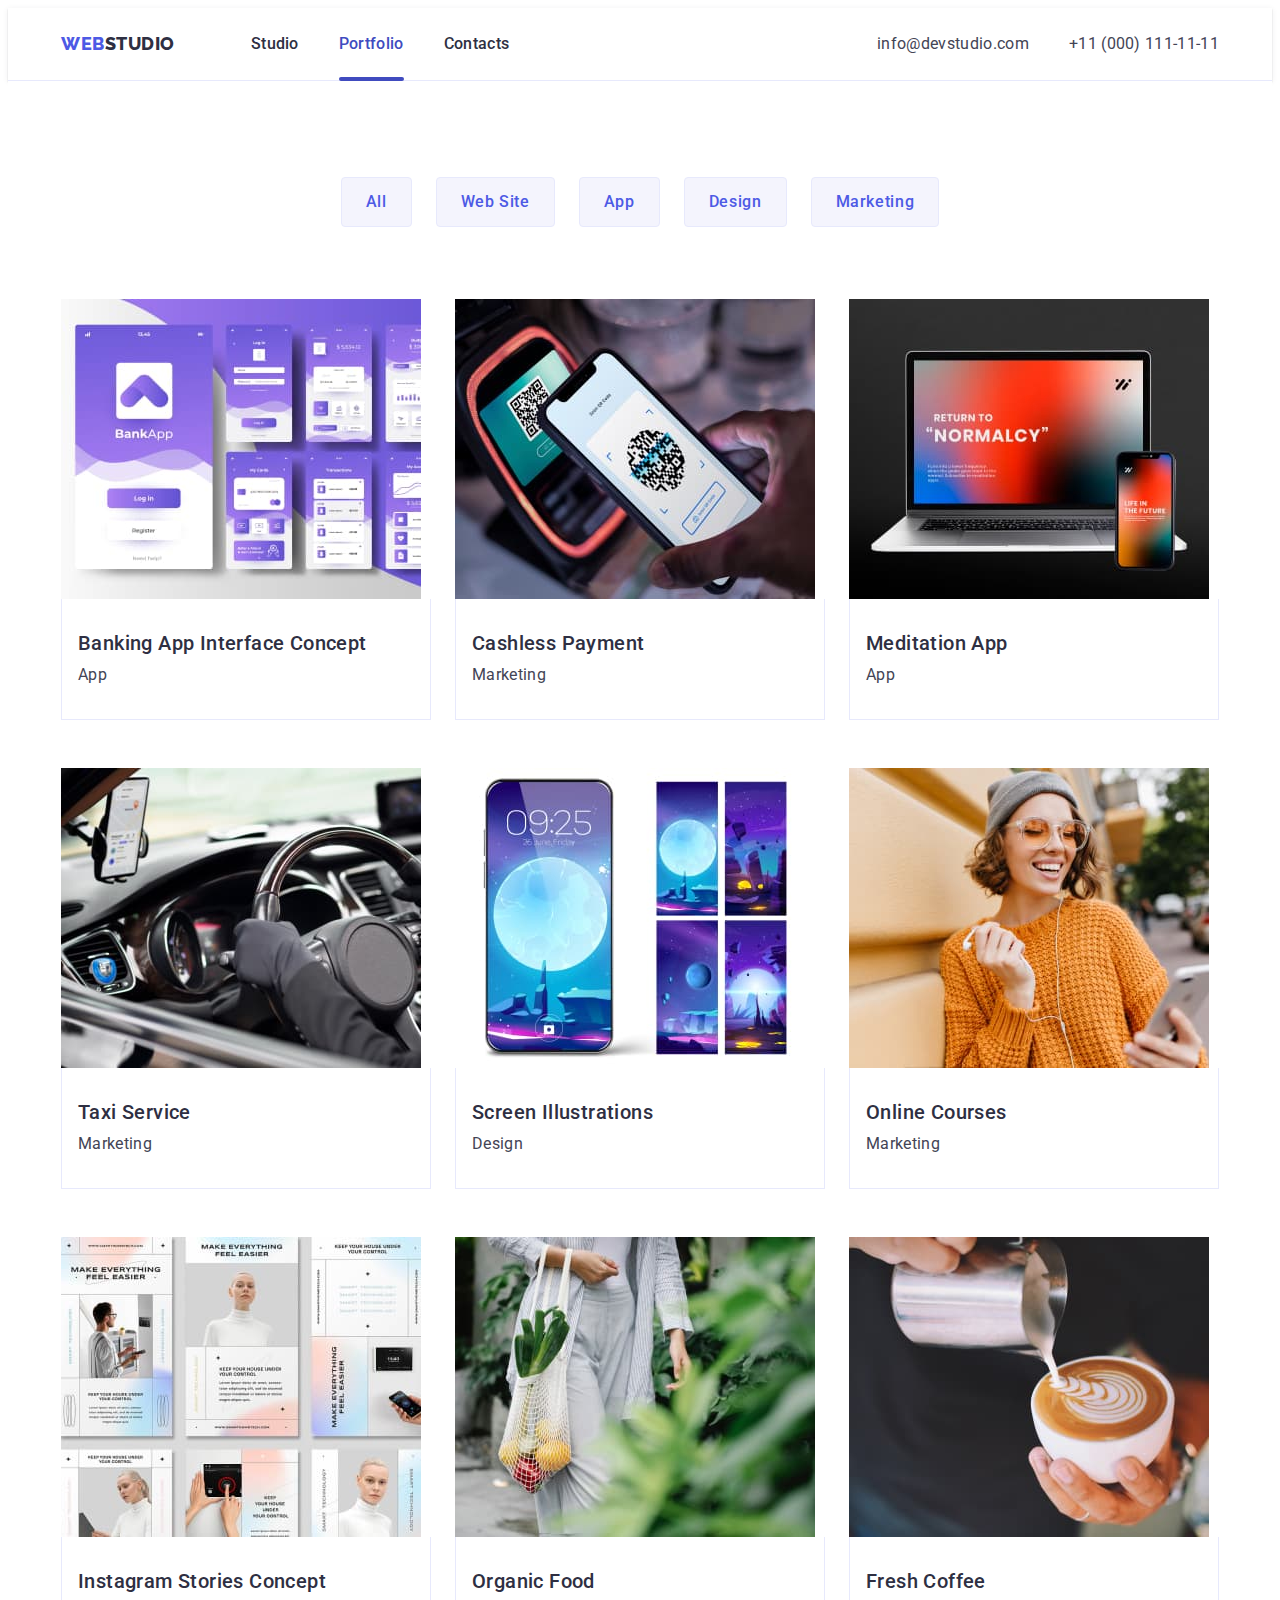
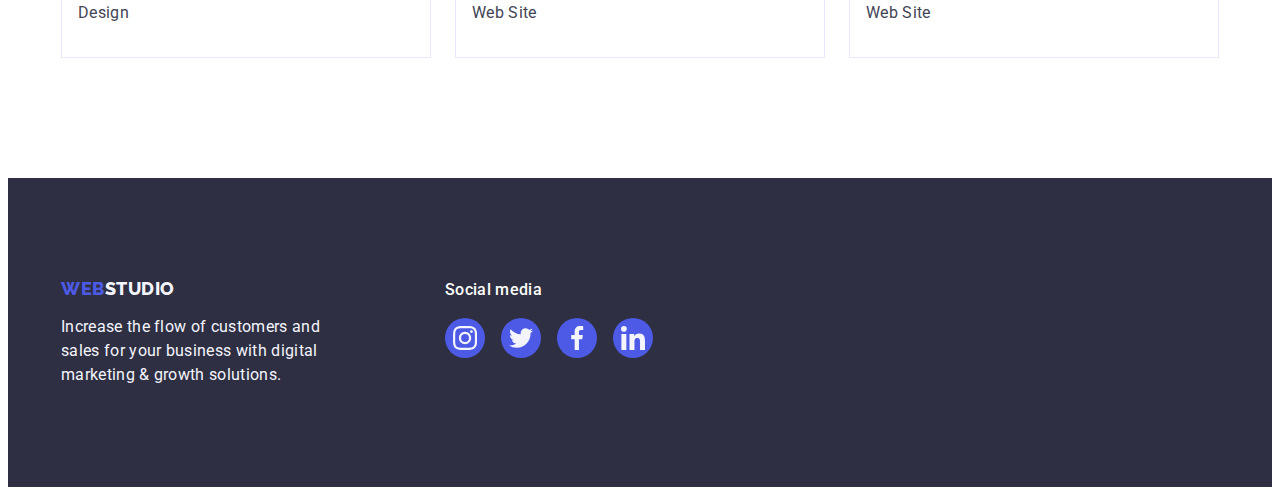
==== portfolio.html @ a23e98b7 "homework05" ====
<!DOCTYPE html>
<html lang="en">

<head>
    <meta charset="UTF-8">
    <meta name="viewport" content="width=device-width, initial-scale=1.0">
    <title>Portfolio</title>
    
    <link rel="preconnect" href="https://fonts.googleapis.com">
    <link rel="preconnect" href="https://fonts.gstatic.com" crossorigin>
    <link
        href="https://fonts.googleapis.com/css2?family=Raleway:wght@800&family=Roboto:wght@400;500;700;900&display=swap"
        rel="stylesheet">
    <link rel="stylesheet" href="https://cdnjs.cloudflare.com/ajax/libs/modern-normalize/2.0.0/modern-normalize.min.css"
        integrity="sha512-4xo8blKMVCiXpTaLzQSLSw3KFOVPWhm/TRtuPVc4WG6kUgjH6J03IBuG7JZPkcWMxJ5huwaBpOpnwYElP/m6wg=="
        crossorigin="anonymous" referrerpolicy="no-referrer" />
    <link rel="stylesheet" href="./css/styles.css" />
</head>
<body>
    <header class="header">
        <div class="container header-container">
        <nav class="header-navigation">
            <a href="./index.html" class="header-logo link">WEB<span class="header-logo-accent">Studio</span></a>
            <ul class="header-menu list">
                <li class="header-menu-item"><a href="./index.html" class="header-menu-link link">Studio</a></li>
                <li class="header-menu-item"><a href="./portfolio.html" class="header-menu-link link current">Portfolio</a></li>
                <li class="header-menu-item"><a href="" class="header-menu-link link">Contacts</a></li>
            </ul>
        </nav> 
        <address class="header-address">
            <ul class="header-address-list list">
                <li class="header-address-list-item"><a href="mailto:info@devstudio.com" class="header-address-link link">info@devstudio.com</a></li>
                <li class="header-address-list-item"><a href="tel:+110001111111" class="header-address-link link">+11 (000) 111-11-11</a></li>
            </ul>
        </address>
        </div>
    </header>

    <main>
        <section class="portfolio">
            <div class="container">
            <h1 class="visually-hidden">Buttons and options</h1>
            <ul class="portfolio-filters-list list">
                <li class="portfolio-filters-item"><button type="button" class="portfolio-filters-btn">All</button></li>
                <li class="portfolio-filters-item" id="website"><button type="button" class="portfolio-filters-btn">Web Site</button></li>
                <li class="portfolio-filters-item" id="app"><button type="button" class="portfolio-filters-btn">App</button></li>
                <li class="portfolio-filters-item" id="design"><button type="button" class="portfolio-filters-btn">Design</button></li>
                <li class="portfolio-filters-item" id="marketing"><button type="button" class="portfolio-filters-btn">Marketing</button></li>
            </ul>

            <ul class="portfolio-projects-list list">
                <li class="projects-item">
                    <a href="#app" class="projects-link link">
                    <div class="projects-images">  
                    <img src="./images/interface.jpg" alt="Interface concept" width="360" height="300">
                    <p class="projects-text">14 Stylish and User-Friendly App Design Concepts · Task Manager App · Calorie Tracker App · Exotic Fruit Ecommerce App ·
                    Cloud Storage App</p>
                    </div>
                    <div class="foto-container">
                    <h2 class="projects-name">Banking App Interface Concept</h2>
                    <p class="projects-filters">App</p>
                    </div>
                    </a>
                    
                </li>
                
                <li class="projects-item">
                    <a href="#marketing" class="projects-link link">
                    <div class="projects-images">
                    <img src="./images/payment.jpg" alt="Payment" width="360" height="300">
                    <p class="projects-text">14 Stylish and User-Friendly App Design Concepts · Task Manager App · Calorie Tracker App · Exotic Fruit Ecommerce App ·
                    Cloud Storage App</p>
                    </div>
                    <div class="foto-container">
                    <h2 class="projects-name">Cashless Payment</h2>
                    <p class="projects-filters">Marketing</p>
                    </div>
                    </a>
                    
                </li>

                <li class="projects-item">
                    <a href="#app" class="projects-link link">
                    <div class="projects-images">
                    <img src="./images/meditation.jpg" alt="Meditation" width="360" height="300">
                    <p class="projects-text">14 Stylish and User-Friendly App Design Concepts · Task Manager App · Calorie Tracker App · Exotic Fruit Ecommerce App ·
                    Cloud Storage App</p>
                    </div>
                    <div class="foto-container">
                    <h2 class="projects-name">Meditation App</h2>
                    <p class="projects-filters">App</p>
                    </div>
                    </a>
                    
                </li>

                <li class="projects-item">
                    <a href="#marketing" class="projects-link link">
                    <div class="projects-images">
                    <img src="./images/taxi.jpg" alt="Taxi" width="360" height="300">
                    <p class="projects-text">14 Stylish and User-Friendly App Design Concepts · Task Manager App · Calorie Tracker App · Exotic Fruit Ecommerce App ·
                    Cloud Storage App</p>
                    </div>
                    <div class="foto-container">
                    <h2 class="projects-name">Taxi Service</h2>
                    <p class="projects-filters">Marketing</p>
                    </div>
                    </a>
                    
                </li>

                <li class="projects-item">
                    <a href="#design" class="projects-link link">
                    <div class="projects-images">
                    <img src="./images/screen.jpg" alt="Screen" width="360" height="300">
                    <p class="projects-text">14 Stylish and User-Friendly App Design Concepts · Task Manager App · Calorie Tracker App · Exotic Fruit Ecommerce App ·
                    Cloud Storage App</p>
                    </div>
                    <div class="foto-container">
                    <h2 class="projects-name">Screen Illustrations</h2>
                    <p class="projects-filters">Design</p>
                    </div>
                    </a>
                    
                </li>

                <li class="projects-item">
                    <a href="#marketing" class="projects-link link">
                    <div class="projects-images">
                    <img src="./images/courses.jpg" alt="Courses" width="360" height="300">
                    <p class="projects-text">14 Stylish and User-Friendly App Design Concepts · Task Manager App · Calorie Tracker App · Exotic Fruit Ecommerce App ·
                    Cloud Storage App</p>
                    </div>
                    <div class="foto-container">
                    <h2 class="projects-name">Online Courses</h2>
                    <p class="projects-filters">Marketing</p>
                    </div>
                    </a>
                    
                </li>

                <li class="projects-item">
                    <a href="#design" class="projects-link link">
                    <div class="projects-images">
                    <img src="./images/stories.jpg" alt="Stories concept" width="360" height="300">
                    <p class="projects-text">14 Stylish and User-Friendly App Design Concepts · Task Manager App · Calorie Tracker App · Exotic Fruit Ecommerce App ·
                    Cloud Storage App</p>
                    </div>
                    <div class="foto-container">
                    <h2 class="projects-name">Instagram Stories Concept</h2>
                    <p class="projects-filters">Design</p>
                    </div>
                    </a>
                    
                </li>

                <li class="projects-item">
                    <a href="#website" class="projects-link link">
                    <div class="projects-images">
                    <img src="./images/food.jpg" alt="Food" width="360" height="300">
                    <p class="projects-text">14 Stylish and User-Friendly App Design Concepts · Task Manager App · Calorie Tracker App · Exotic Fruit Ecommerce App ·
                    Cloud Storage App</p>
                    </div>
                    <div class="foto-container">
                    <h2 class="projects-name">Organic Food</h2>
                    <p class="projects-filters">Web Site</p>
                    </div>
                    </a>
                    
                </li>

                <li class="projects-item">
                    <a href="#website" class="projects-link link">
                    <div class="projects-images">
                    <img src="./images/coffee.jpg" alt="Coffee" width="360" height="300">
                    <p class="projects-text">14 Stylish and User-Friendly App Design Concepts · Task Manager App · Calorie Tracker App · Exotic Fruit Ecommerce App ·
                    Cloud Storage App</p>
                    </div>
                    <div class="foto-container">
                    <h2 class="projects-name">Fresh Coffee</h2>
                    <p class="projects-filters">Web Site</p>
                    </div>
                    </a>
                    
                </li>
            </ul>
            </div>


        </section>
    </main>

    <footer class="footer">
        <div class="container footer-container">
        <div class="footer-container-text">
        <a href="./index.html" class="footer-logo link">WEB<span class="footer-logo-accent">Studio</span></a>
        <p class="footer-text">Increase the flow of customers and sales for your business with digital marketing & growth
            solutions.</p>
        </div>
        
        <div class="footer-socials">
            <p class="footer-social-text">Social media</p>
            <ul class="footer-social-icons-list list">
                <li class="footer-social-icons-item"><a href=" " class="footer-social-icons-link">
                        <svg class="footer-social-icons-icon" width="24" height="24">
                            <use href="./images/icons.svg#icon-instagram"></use>
                        </svg>
                    </a>
                </li>
                <li class="footer-social-icons-item"><a href=" " class="footer-social-icons-link">
                        <svg class="footer-social-icons-icon" width="24" height="24">
                            <use href="./images/icons.svg#icon-twitter"></use>
                        </svg>
                    </a>
                </li>
                <li class="footer-social-icons-item"><a href=" " class="footer-social-icons-link">
                        <svg class="footer-social-icons-icon" width="24" height="24">
                            <use href="./images/icons.svg#icon-facebook"></use>
                        </svg>
                    </a>
                </li>
                <li class="footer-social-icons-item"><a href=" " class="footer-social-icons-link">
                        <svg class="footer-social-icons-icon" width="24" height="24">
                            <use href="./images/icons.svg#icon-linkedin"></use>
                        </svg>
                    </a>
                </li>
            </ul>
        </div>
        </div>
    </footer>
</body>
</html>
---- css/styles.css ----
:root {
    --navyblue: #2e2f42;
    --slate: #434455;
    --iris: #4d5ae5;
    --ocean: #404bbf;
}

p, h1, h2, h3, h4, h5, h6{
   margin-top: 0;
   margin-bottom: 0; 
}

ul, ol{
    margin-top: 0;
    margin-bottom: 0;
    padding-left: 0;
}

img{
    display: block;
    max-width: 100%;
    height: auto;
}

body{
    font-family: "Roboto", sans-serif;
    font-style: normal;
    color: #434455;
    background-color: #ffffff;
}

.container{
    width: 100%;
    max-width: 1158px;
    padding-left: 15px;
    padding-right: 15px;
    margin: 0 auto;
}

.visually-hidden {
    position: absolute;
    width: 1px;
    height: 1px;
    margin: -1px;
    border: 0;
    padding: 0;
    white-space: nowrap;
    clip-path: inset(100%);
    clip: rect(0 0 0 0);
    overflow: hidden;
}

.link{
    text-decoration: none;
}

.list{
    list-style-type: none;
}

/*!----------HEADER----------*/

.header{
    border-bottom: 1px solid #E7E9FC;
    box-shadow: 0px 1px 6px 0px rgba(46, 47, 66, 0.08), 0px 1px 1px 0px rgba(46, 47, 66, 0.16), 0px 2px 1px 0px rgba(46, 47, 66, 0.08);
}

.header-logo{
    color: var(--iris);
    font-size: 18px;
    font-family: "Raleway", sans-serif;
    font-style: normal;
    font-weight: 800;
    line-height: 1.17;
    letter-spacing: 0.03em;
    text-transform: uppercase;
    display: flex;
    align-items: center;
    margin-right: 76px;
}

.header-logo-accent{
    color: var(--navyblue);
    font-size: 18px;
    font-family: "Raleway", sans-serif;
    font-style: normal;
    font-weight: 800;
    line-height: 1.17;
    letter-spacing: 0.03em;
    text-transform: uppercase;
}

.header-container{
    justify-content: space-between;
    display: flex;
    align-items: center;
}

.header-navigation{
    display: flex;
    align-items: center;
}

.header-menu{
    display: flex;
    gap: 40px;
}

.current{
    position: relative;
}

.header-menu-link.current{
    color: #404BBF;
}

.current::after{
    content: '';
    position: absolute;
    bottom: -1px;
    left: 0;
    width: 100%;
    height: 4px;
    border-radius: 2px;
    background-color: #404BBF;
}

.header-address-list{
    display: flex;
    gap: 40px;
}

.header-menu-link{
    color: var(--navyblue);
    font-size: 16px;
    font-style: normal;
    font-weight: 500;
    line-height: 1.5;
    letter-spacing: 0.02em;
    padding: 24px 0;
    display: block;
    transition: color 250ms cubic-bezier(0.4, 0, 0.2, 1);
}

.header-menu-link:hover,
.header-menu-link:focus{
    color: var(--ocean);
}

.header-address{
    font-style: normal;
}

.header-address-link{
    color: var(--slate);
    font-size: 16px;
    font-style: normal;
    font-weight: 400;
    line-height: 1.5;
    letter-spacing: 0.02em;
    transition: color 250ms cubic-bezier(0.4, 0, 0.2, 1);
}

.header-address-link:hover,
.header-address-link:focus{
    color: var(--ocean);
}


/*!----------HERO----------*/

.hero{
    background-color: var(--navyblue);
    padding: 188px 0;
    margin: 0 auto;
    background-image: linear-gradient(
        rgba(46, 47, 66, 0.7),
        rgba(46, 47, 66, 0.7)
    ),
    url(../images/people-office.jpg);
    max-width: 1440px;
    background-repeat: no-repeat;
    background-position: center;
    background-size: cover;
}    

.hero-container{

} 

.hero-title{
    color: #FFF;
    text-align: center;
    font-size: 56px;
    font-weight: 700;
    line-height: 1.07;
    letter-spacing: 0.02em;
    flex-direction: column;
    margin: 0 auto;
    max-width: 496px;
    margin-bottom: 48px;
}

.hero-btn{
    color: #FFF;
    font-size: 16px;
    font-family: "Roboto", sans-serif;
    font-style: normal;
    font-weight: 500;
    line-height: 1.5;
    letter-spacing: 0.04em;
    background-color: var(--iris);
    cursor: pointer;
    display: block;
    padding: 16px 32px;
    border-radius: 4px;
    border: none;
    margin: 0 auto;
    min-width: 169px;
    transition: background-color 250ms cubic-bezier(0.4, 0, 0.2, 1);
}

.hero-btn:hover,
.hero-btn:focus {
    background-color: var(--ocean);
    color: #ffffff;
}

/*!----------ADVANTAGES----------*/

.advantages{
    background-color: #FFF;
    padding-top: 120px;
    padding-bottom: 120px;
}

.advantages-list{
    display: flex;
    gap: 24px;
}

.advantages-item{
    width: calc((100% - 24px * 3) / 4);
}

.advantages-block{
    width: 264px;
    height: 112px;
    border-radius: 4px;
    background-color:  #F4F4FD;
    margin-bottom: 8px;
    display: flex;
    align-items: center;
    justify-content: center;
}

.advantages-subtitle{
    color: var(--navyblue);
    font-size: 20px;
    font-weight: 500;
    line-height: 1.2;
    letter-spacing: 0.02em;
    margin-bottom: 8px;
}

.advantages-item-text{
    color: var(--slate);
    font-size: 16px;
    line-height: 1.5;
    letter-spacing: 0.02em;   
}

/*!----------DOING----------*/

.doing{
    background-color: #FFF;
    padding-bottom: 120px;
}

.doing-title{
    color: var(--navyblue);
    text-align: center;
    font-size: 36px;
    font-weight: 700;
    line-height: 1.11;
    letter-spacing: 0.02em;
    text-transform: capitalize;
    margin-bottom: 72px;
}

.doing-list{
    display: flex;
    gap: 24px;
}

.doing-item{
    width: calc((100% - 48px) / 3);
}

/*!----------TEAM----------*/

.team{
    background-color: #F4F4FD;
    padding-top: 120px;
    padding-bottom: 120px;
}

.team-title{
    color: var(--navyblue);
    text-align: center;
    font-size: 36px;
    font-weight: 700;
    line-height: 1.11;
    letter-spacing: 0.02em;
    text-transform: capitalize;
    margin-bottom: 72px;
}

.team-list{
    display: flex ;
    gap: 24px;
}

.team-item{
    width: calc((100% - 72px) / 4);
    background-color: #FFF;
    border-radius: 0px 0px 4px 4px;
    box-shadow: 0px 2px 1px 0px rgba(46, 47, 66, 0.08), 0px 1px 1px 0px rgba(46, 47, 66, 0.16), 0px 1px 6px 0px rgba(46, 47, 66, 0.08);
}

.team-foto{
    padding: 32px 0;
}

.team-name{
    color: var(--navyblue);
    text-align: center;
    font-size: 20px;
    font-weight: 500;
    line-height: 1.2;
    letter-spacing: 0.02em;
    margin-bottom: 8px;
}

.team-text{
    color: var(--slate);
    text-align: center;
    font-size: 16px;
    line-height: 1.5;
    letter-spacing: 0.02em;
    text-align: center;
    margin-bottom: 8px;
}

.team-social-icons-list{
    display: flex;
    justify-content: center;
    gap: 24px;
}

.team-social-icons-item{
    width: 40px;
    height: 40px;
}

.team-social-icons-link{
    width: 100%;
    height: 100%;
    display: flex;
    justify-content: center;
    align-items: center;
    border-radius: 50%;
    background-color: #4D5AE5;
    transition: background-color 250ms cubic-bezier(0.4, 0, 0.2, 1);
}

.team-social-icons-icon{
    fill: #F4F4FD;
}

.team-social-icons-link:hover,
.team-social-icons-link:focus {
    background-color: #404bbf;
}

/*!----------CUSTOMERS----------*/

.customers{
    padding-top: 120px;
    padding-bottom: 120px;
    background-color: #FFF;
}

.customers-title{
    
    color: var(--navyblue);
    text-align: center;
    font-size: 36px;
    font-style: normal;
    font-weight: 700;
    line-height: 1.11;
    letter-spacing: 0.02em;
    text-transform: capitalize;
    margin-bottom: 72px;
}

.customers-client-list{
    display: flex;
    gap: 24px;
    
}

.customers-client-item{
    width: calc((100% - 120px) / 6);
    height: 88px;
}

.customers-client-link{
    height: 100%;
    width: 100%;
    border-radius: 4px;
    border: 1px solid  #8E8F99;
    color: #8E8F99;
    display: flex;
    align-items: center;
    justify-content: center;
    transition: border-color 250ms cubic-bezier(0.4, 0, 0.2, 1),
    color 250ms cubic-bezier(0.4, 0, 0.2, 1);
}

.customers-client-logo {
    fill: currentColor;
}

.customers-client-link:hover,
.customers-client-link:focus{
    color: #404BBF;
    border-color: #404BBF;
}

/*!----------FOOTER----------*/

.footer{
    background-color: var(--navyblue);
    padding-top: 100px;
    padding-bottom: 100px;
}

.footer-logo {
    color: var(--iris);
    font-size: 18px;
    font-family: "Raleway", sans-serif;
    font-style: normal;
    font-weight: 800;
    line-height: 1.17;
    letter-spacing: 0.03em;
    text-transform: uppercase;
    display: inline-block;
    margin-bottom: 16px;
}

.footer-logo-accent {
    color: #F4F4FD;
    font-size: 18px;
    font-family: "Raleway", sans-serif;
    font-style: normal;
    font-weight: 800;
    line-height: 1.17;
    letter-spacing: 0.03em;
    text-transform: uppercase;
}

.footer-text{
    color: #F4F4FD;
    font-size: 16px;
    line-height: 1.5;
    letter-spacing: 0.02em;
    max-width: 264px;
}

.footer-container{
    display: flex;
    align-items: baseline;
}

.footer-container-text{
    margin-right: 120px;
}

.footer-social-text{
    color: #FFF;
    font-size: 16px;
    font-style: normal;
    font-weight: 500;
    line-height: 1.5;
    letter-spacing: 0.02em;
    margin-bottom: 16px;
}

.footer-social-icons-list{
    display: flex;
    gap: 16px;
}

.footer-social-icons-item{
    width: 40px;
    height: 40px;
}

.footer-social-icons-link{
    width: 100%;
    height: 100%;
    border-radius: 50%;
    background-color: #4D5AE5;
    display: flex;
    align-items: center;
    justify-content: center;
    transition: background-color 250ms cubic-bezier(0.4, 0, 0.2, 1);
}

.footer-social-icons-link:hover,
.footer-social-icons-link:focus{
    background-color: #31d0aa;
}

.footer-social-icons-icon{
    fill: #F4F4FD; 
}

/*!----------PORTFOLIO----------*/

.portfolio{
    background-color: #FFF;
    padding-top: 96px;
    padding-bottom: 120px;
}

.portfolio-filters-list{
    display: flex;
    justify-content: center;
    gap: 24px;
    margin-bottom: 72px;
}

.portfolio-filters-btn{
    color: var(--iris);
    text-align: center;
    font-size: 16px;
    font-family: "Roboto", sans-serif;
    font-style: normal;
    font-weight: 500;
    line-height: 1.5;
    letter-spacing: 0.04em;
    background-color: #F4F4FD;
    cursor: pointer;
    border-radius: 4px;
    border: 1px solid var(--cornflower, #E7E9FC);
    display: flex;
    padding: 12px 24px;
    justify-content: center;
    align-items: center;
    transition: color 250ms cubic-bezier(0.4, 0, 0.2, 1),
    background-color 250ms cubic-bezier(0.4, 0, 0.2, 1),
    border-color 250ms cubic-bezier(0.4, 0, 0.2, 1),
    box-shadow 250ms cubic-bezier(0.4, 0, 0.2, 1);
}

.portfolio-filters-btn:hover,
.portfolio-filters-btn:focus{
    background-color: var(--ocean);
    color: #ffffff;
    border: 1px solid transparent;
    box-shadow: 0px 2px 2px 0px rgba(0, 0, 0, 0.12), 0px 2px 1px 0px rgba(0, 0, 0, 0.08), 0px 3px 1px 0px rgba(0, 0, 0, 0.10);
}

.portfolio-projects-list{
    display: flex;
    flex-wrap: wrap;
    gap: 48px 24px;
    justify-content: center;
}

.projects-item{
    
    width: calc((100% - 24px * 2) / 3);
    margin: 0auto;
}

.projects-link{
    display: block;
    transition: box-shadow 250ms cubic-bezier(0.4, 0, 0.2, 1);
}

.projects-images{
    position: relative;
    overflow: hidden;
}

.projects-link:hover .projects-text,
.projects-link:focus .projects-text{
    transform: translateY(0%);
}



.projects-link:hover,
.projects-link:focus{
    box-shadow: 0px 1px 6px rgba(46, 47, 66, 0.08),
        0px 1px 1px rgba(46, 47, 66, 0.16),
        0px 2px 1px rgba(46, 47, 66, 0.08);
}

.projects-text{
    position: absolute;
    top: 0;
    left: 0;
    height: 100%;
    width: 100%;
    color: #F4F4FD;
    font-size: 16px;
    font-style: normal;
    font-weight: 400;
    line-height: 1.5;
    letter-spacing: 0.02em;
    padding: 40px 32px;
    background-color: #4D5AE5;
    transform: translateY(100%);
    transition: transform 250ms cubic-bezier(0.4, 0, 0.2, 1);
}

.projects-name{
    color: var(--navyblue);
    font-size: 20px;
    font-weight: 500;
    line-height: 1.2;
    letter-spacing: 0.02em;
    margin-bottom: 8px;
}    

.projects-filters{
    color: var(--slate);
    font-size: 16px;
    line-height: 1.5;
    letter-spacing: 0.02em; 
}

.foto-container{
    padding: 32px 16px 32px 16px;
    border: 1px solid var(--cornflower, #E7E9FC);
    background: var(--white, #FFF);
    border-top: none;
}

/*!----------MODAL----------*/

.backdrop{
    position: fixed;
    top: 0;
    width: 100%;
    height: 100%;
    background-color: rgba(46, 47, 66, 0.40);
    transition: opacity 250ms cubic-bezier(0.4, 0, 0.2, 1),
    visibility 250ms cubic-bezier(0.4, 0, 0.2, 1);
}

.modal{
    width: 408px;
    min-height: 584px;
    border-radius: 4px;
    background-color: #FCFCFC;
    box-shadow: 0px 2px 1px 0px rgba(0, 0, 0, 0.20), 0px 1px 3px 0px rgba(0, 0, 0, 0.12), 0px 1px 1px 0px rgba(0, 0, 0, 0.14);
    position: absolute;
    left: 50%;
    top: 50%;
    transform: translate(-50%, -50%) scale(1);
    transition: transform 250ms cubic-bezier(0.4, 0, 0.2, 1);
}

.modal-close-btn{
    position: absolute;
    top: 24px;
    right: 24px;
    width: 24px;
    height: 24px;
    border-radius: 50%;
    border: 1px solid rgba(0, 0, 0, 0.1);
    display: flex;
    align-items: center;
    justify-content: center;
    background-color: #E7E9FC;
    padding: 0;
    cursor: pointer;
    transition: background-color 250ms cubic-bezier(0.4, 0, 0.2, 1),
    border 250ms cubic-bezier(0.4, 0, 0.2, 1);
}

.modal-icon{
    transition: fill 250ms cubic-bezier(0.4, 0, 0.2, 1);
}

.modal-close-btn:hover,
.modal-close-btn:focus{
    background-color: #404BBF;
    border: none;
    fill: #ffffff;
}

.is-hidden{
    opacity: 0;
    visibility: hidden;
    pointer-events: none;
}
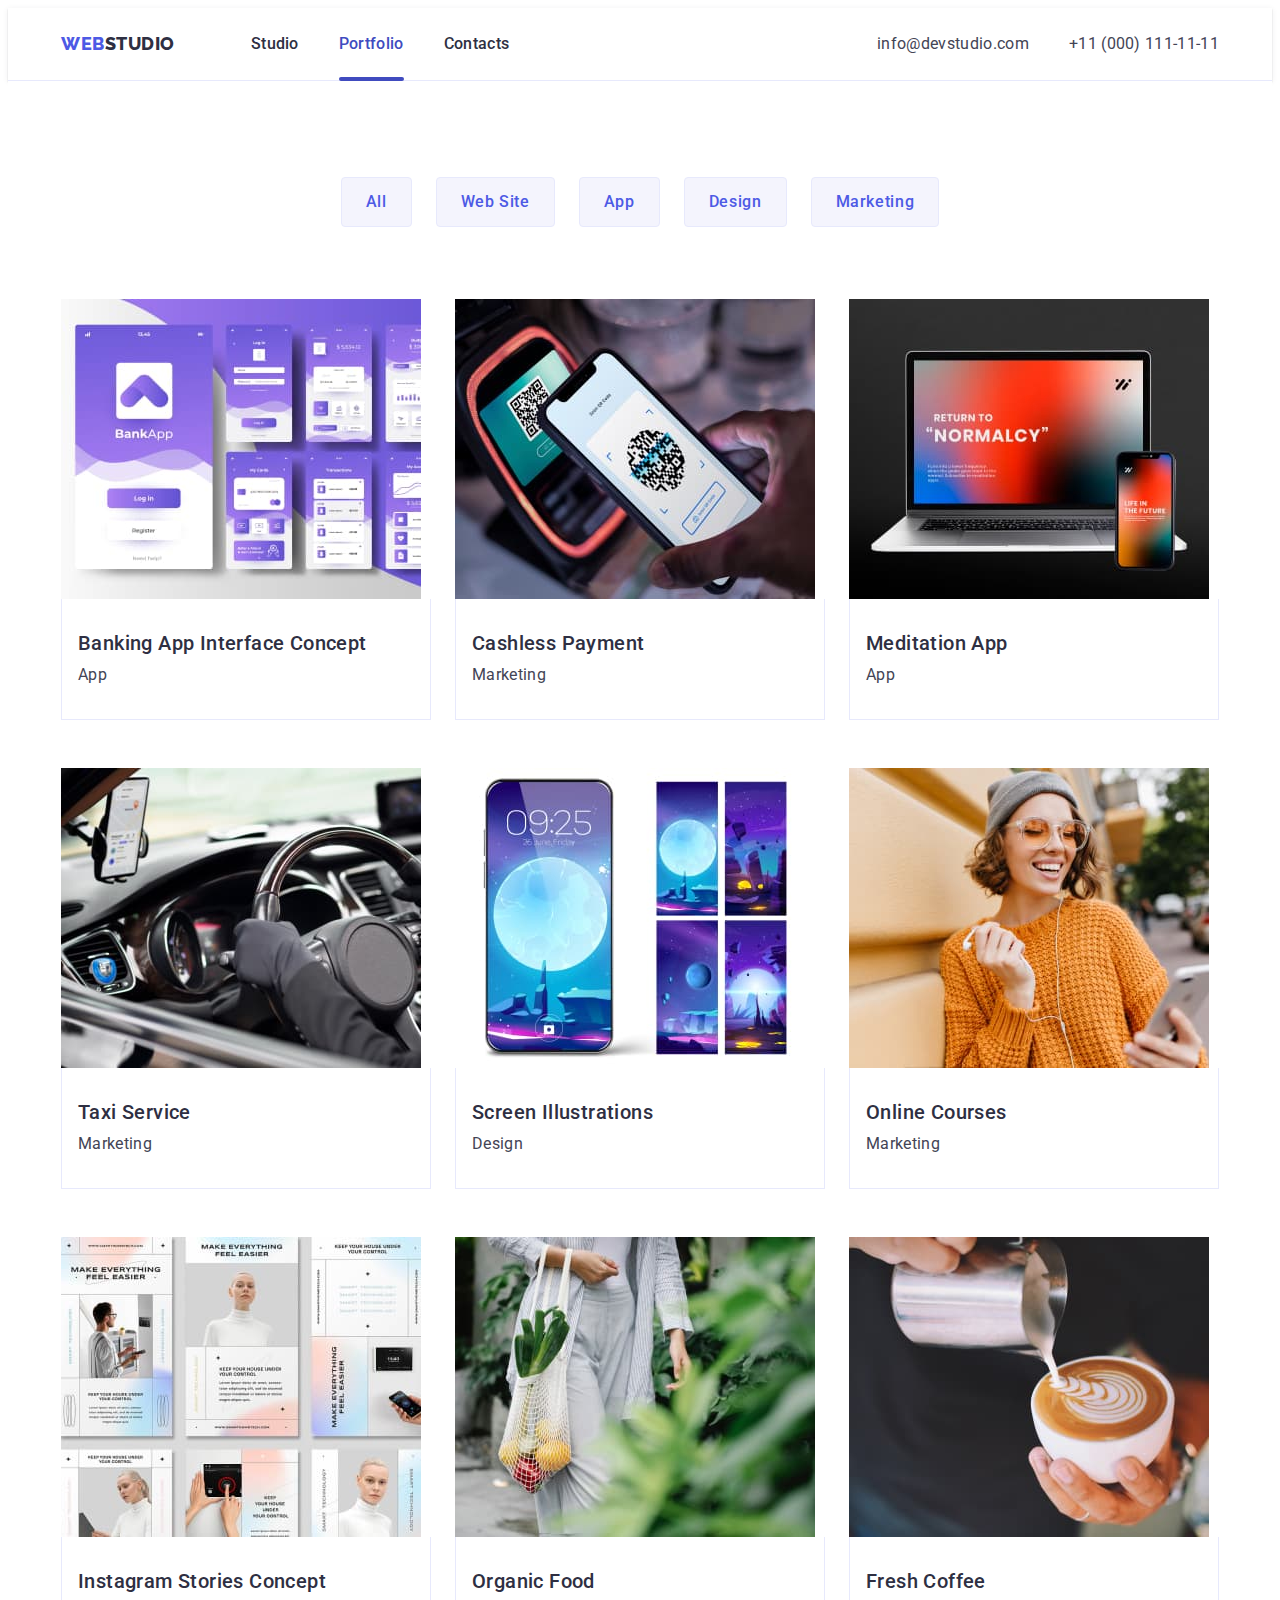
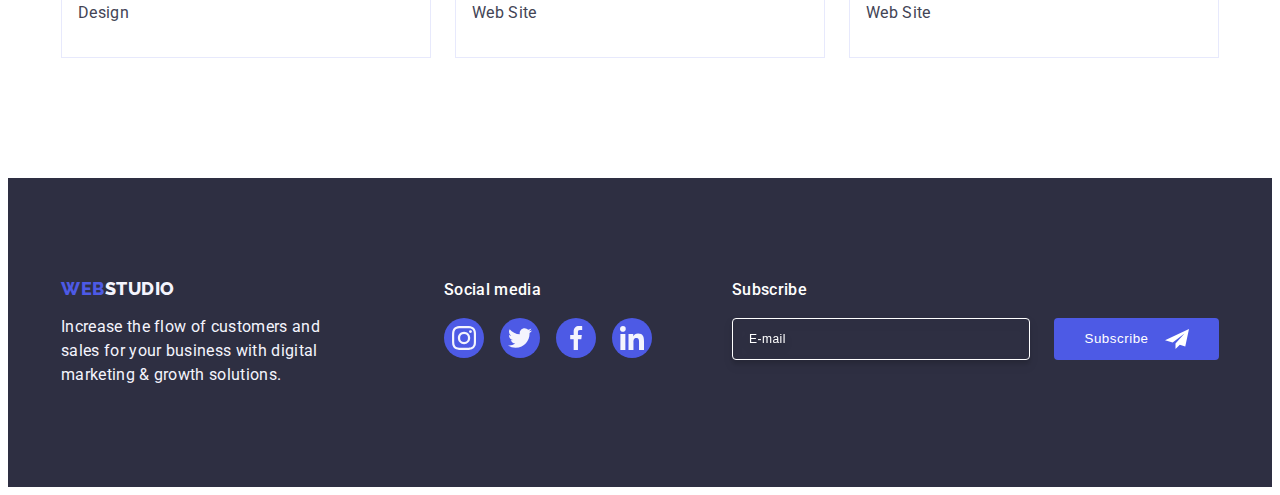
==== commit 3c13afab: "homework005" ====
--- a/portfolio.html
+++ b/portfolio.html
@@ -227,6 +227,19 @@
                 </li>
             </ul>
         </div>
+        <div class="footer-social-form">
+            <p class="footer-title">Subscribe</p>
+            <form class="footer-form">
+                <label aria-label="E-mail" class="footer-label">
+                    <input type="email" name="footer-email" class="footer-input" placeholder="E-mail" />
+                </label>
+                <button type="submit" class="footer-btn">Subscribe
+                    <svg class="footer-btn-icon" width="24" height="24">
+                        <use href="./images/icons.svg#icon-Frame"></use>
+                    </svg>
+                </button>
+            </form>
+        </div>
         </div>
     </footer>
 </body>
--- a/css/styles.css
+++ b/css/styles.css
@@ -527,6 +527,78 @@
     fill: #F4F4FD; 
 }
 
+.footer-social-form{
+    display: block;
+    margin-left: 80px;
+}
+
+.footer-title{
+    max-width: 264px;
+    color: #FFF;
+    font-size: 16px;
+    font-weight: 500;
+    line-height: 1.5;
+    letter-spacing: 0.02em;
+    display: inline-block;
+    margin-bottom: 16px;
+}
+
+.footer-form{
+    display: flex;
+    justify-content: flex-end;
+    gap: 24px;
+}
+
+.footer-input{
+    width: 264px;
+    height: 40px;
+    border-radius: 4px;
+    border: 1px solid var(--white, #FFF);
+    box-shadow: 0px 4px 4px 0px rgba(0, 0, 0, 0.15);
+    padding: 0 16px;
+    background-color: transparent;
+    outline: transparent;
+    color: #FFF;
+    filter: drop-shadow(0px 4px 4px rgba(0, 0, 0, 0.15));
+    font-size: 12px;
+    line-height: 1.5;
+    letter-spacing: 0.04em;
+}
+
+.footer-input::placeholder{
+    color: #FFF;
+    font-size: 12px;
+    line-height: 1.5;
+    letter-spacing: 0.04em;
+}
+
+.footer-btn{
+    display: flex;
+    justify-content: center;
+    align-items: center;
+    padding: 8px 24px;
+    border-radius: 4px;
+    background: var(--iris, #4D5AE5);
+    min-width: 165px;
+    font-weight: 500;
+    line-height: 1.5;
+    letter-spacing: 0.04em;
+    border: none;
+    color: #FFF;
+    transition: background-color 250ms cubic-bezier(0.4, 0, 0.2, 1);
+    cursor: pointer;
+}
+
+.footer-btn-icon{
+    margin-left: 16px;
+    fill: #FFF;
+}
+
+.footer-btn:hover,
+.footer-btn:focus{
+    background-color: #404BBF;
+}
+
 /*!----------PORTFOLIO----------*/
 
 .portfolio{
@@ -674,6 +746,7 @@
     top: 50%;
     transform: translate(-50%, -50%) scale(1);
     transition: transform 250ms cubic-bezier(0.4, 0, 0.2, 1);
+    padding: 72px 24px 24px;
 }
 
 .modal-close-btn{
@@ -709,4 +782,172 @@
     opacity: 0;
     visibility: hidden;
     pointer-events: none;
+}
+
+.modal-title{
+    color: var(--navyblue, #2E2F42);
+    text-align: center;
+    font-size: 16px;
+    font-weight: 500;
+    line-height: 1.5;
+    letter-spacing: 0.02em;
+    margin-bottom: 16px;
+}
+
+.modal-field{
+    margin-bottom: 8px;
+    
+}
+
+.input-wrap{
+    position: relative;
+}
+
+.modal-input{
+    width: 100%;
+    height: 40px;
+    border-radius: 4px;
+    border: 1px solid rgba(46, 47, 66, 0.40);
+    padding: 0 10px 0 38px;
+    outline: transparent;
+    background-color: transparent;
+    color: #434455;
+    transition: border-color 250ms cubic-bezier(0.4, 0, 0.2, 1);
+}
+
+.modal-input-icon{
+    position: absolute;
+    left: 16px;
+    top: 50%;
+    transform: translateY(-50%);
+    transition: fill 250ms cubic-bezier(0.4, 0, 0.2, 1);
+    
+}
+
+.modal-input:hover,
+.modal-input:focus{
+    border-color: #4d5ae5;
+    transition: color 250ms cubic-bezier(0.4, 0, 0.2, 1);
+}
+
+.modal-input:hover + .modal-input-icon,
+.modal-input:focus + .modal-input-icon{
+    fill: #4d5ae5;
+}
+
+
+.modal-input::placeholder,
+.modal-textarea{
+    color: rgba (46, 47, 66, 0.40);
+}
+
+.modal-field-label{
+    margin-bottom: 16px;
+}
+
+
+.input-label{
+    display: block;
+
+    color: var(--lightslate, #8E8F99);
+    font-size: 12px;
+    font-weight: 400;
+    line-height: 1.17;
+    letter-spacing: 0.04em;
+    margin-bottom: 4px;
+    
+}
+
+.modal-textarea{
+    width: 100%;
+    height: 120px;
+    border-radius: 4px;
+    border: 1px solid rgba(46, 47, 66, 0.40);
+    padding: 8px 16px;
+    color: rgba(46, 47, 66, 0.40);
+    font-size: 12px;
+    font-weight: 400;
+    line-height: 1.17;
+    letter-spacing: 0.04em;
+    outline: transparent;
+    background-color: transparent;
+    resize: none;
+   
+    transition: border-color 250ms cubic-bezier(0.4, 0, 0.2, 1);
+}
+
+.modal-textarea:hover,
+.modal-textarea:focus{
+    border-color: #4d5ae5;
+    transition: color 250ms cubic-bezier(0.4, 0, 0.2, 1);
+}
+
+.modal-field-checkbox{
+    margin-bottom: 24px;
+}
+
+.check-text{
+    margin-bottom: 24px;
+    color:#8E8F99;
+    font-size: 12px;
+    font-weight: 400;
+    line-height: 1.17;
+    letter-spacing: 0.04em;
+    
+}
+
+.privacy-link{
+    
+    color: #4D5AE5;
+    font-size: 12px;
+    font-weight: 400;
+    line-height: 1.33;
+    letter-spacing: 0.04em;
+    text-decoration-line: underline;
+}
+
+.check-span{
+    display: inline-flex;
+    align-items: center;
+    justify-content: center;
+    width: 16px;
+    height: 16px;
+    border-radius: 2px;
+    border: 1px solid rgba(46, 47, 66, 0.40);
+    transition: backgound-color 250ms cubic-bezier(0.4, 0, 0.2, 1) border 250ms cubic-bezier(0.4, 0, 0.2, 1) fill 250ms cubic-bezier(0.4, 0, 0.2, 1);
+    margin-right: 8px;
+    fill: transparent;
+}
+
+.modal-check:checked + .check-text span{
+    fill: var(--cloud, #F4F4FD);
+    background-color: #404BBF;
+    border: none;
+}
+
+
+
+.modal-btn {
+    color: #FFF;
+    font-size: 16px;
+    font-family: "Roboto", sans-serif;
+    font-style: normal;
+    font-weight: 500;
+    line-height: 1.5;
+    letter-spacing: 0.04em;
+    background-color: var(--iris);
+    cursor: pointer;
+    display: block;
+    padding: 16px 32px;
+    border-radius: 4px;
+    border: none;
+    margin: 0 auto;
+    min-width: 169px;
+    transition: background-color 250ms cubic-bezier(0.4, 0, 0.2, 1);
+}
+
+.modal-btn:hover,
+.modal-btn:focus {
+    background-color: var(--ocean);
+    color: #ffffff;
 }